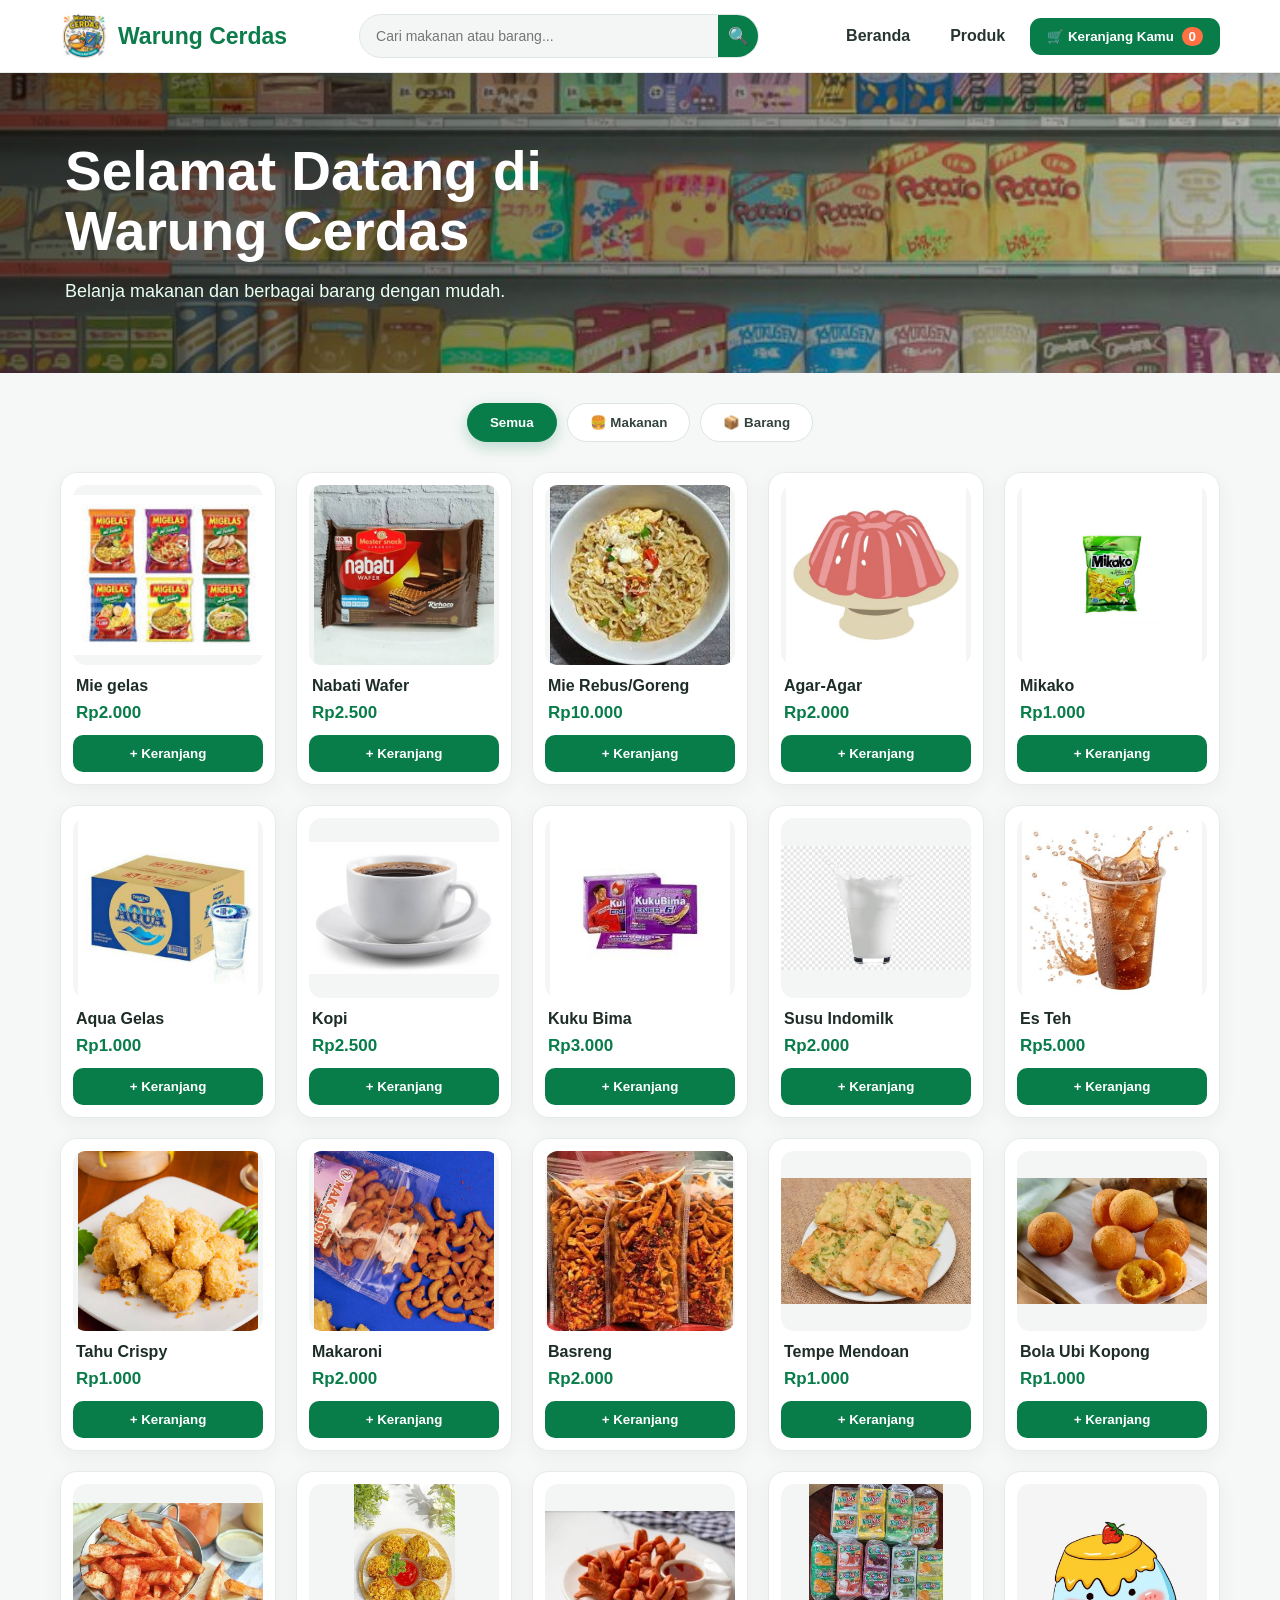
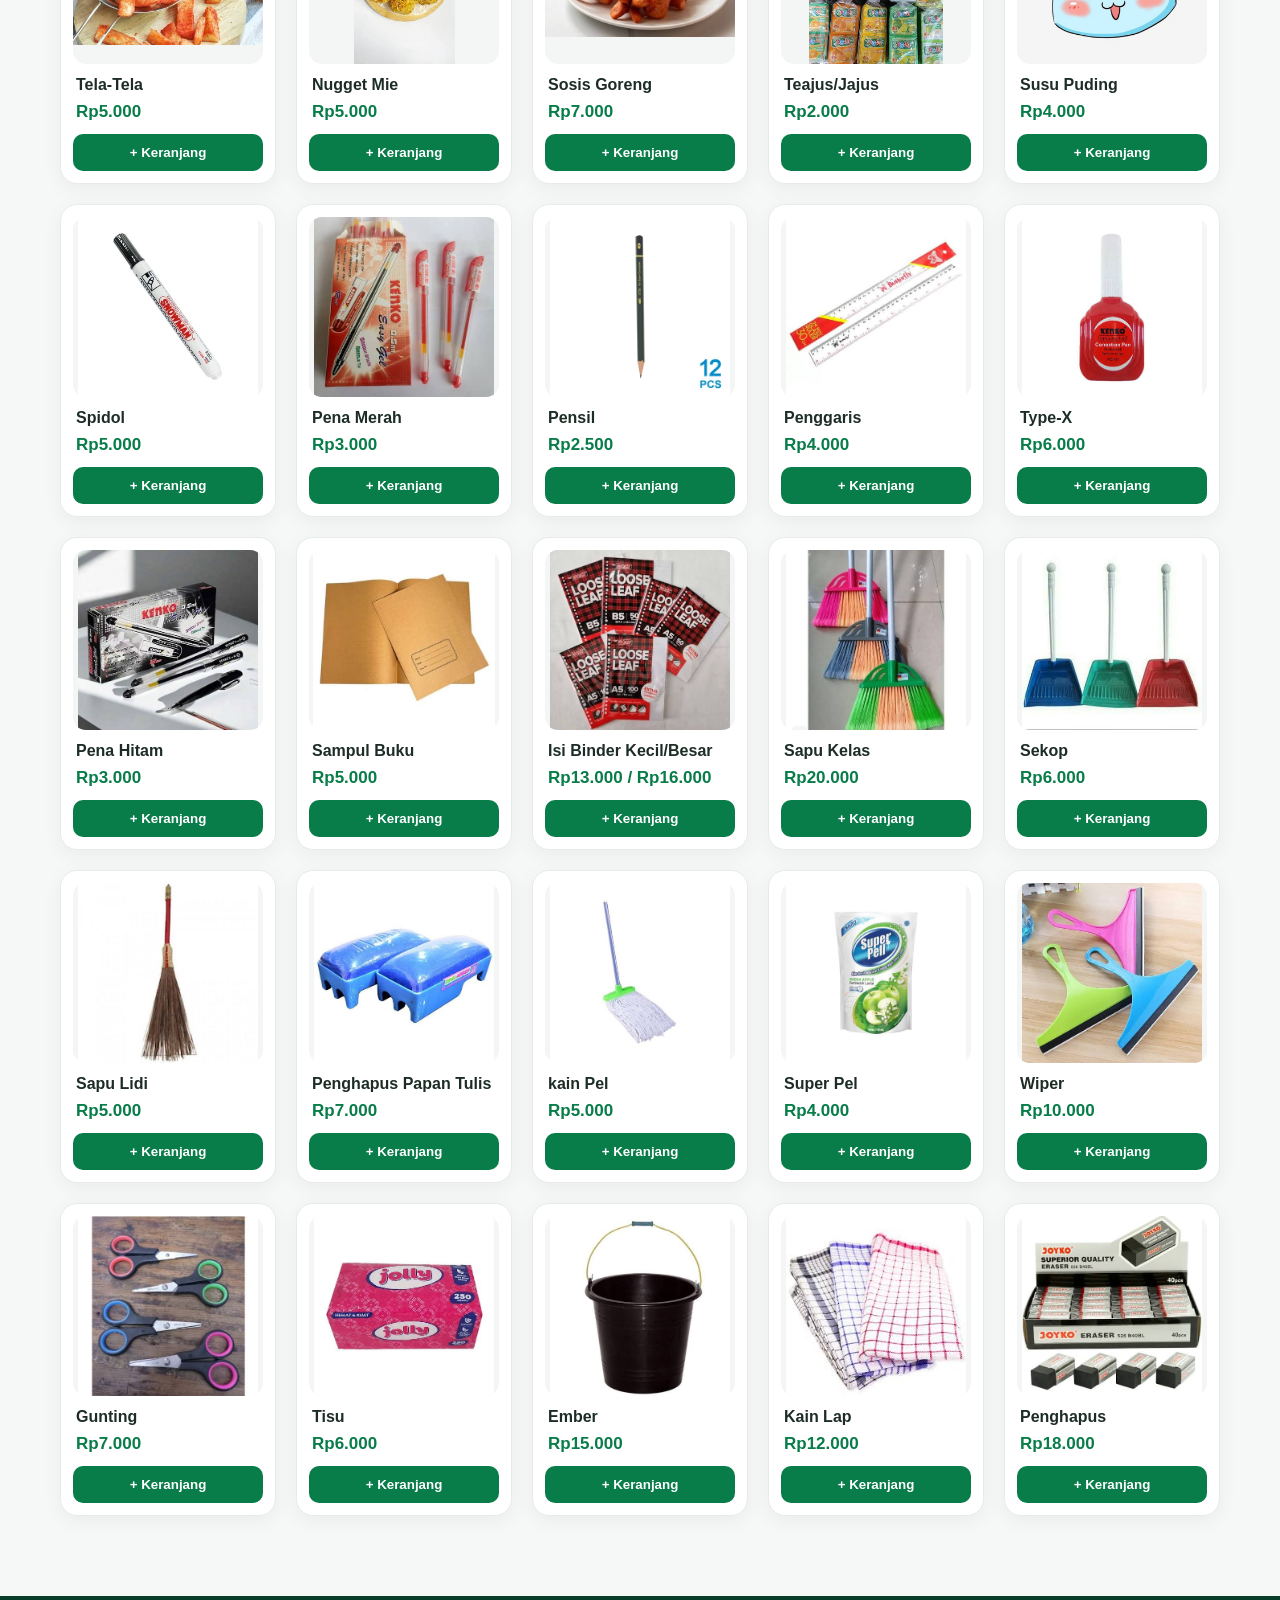
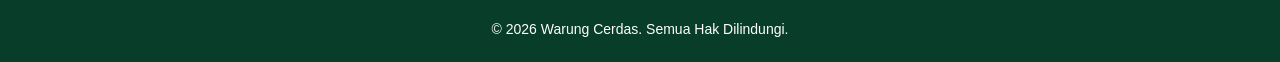
==== index.html @ 5e295f68 "Add files via upload" ====
<!doctype html>
<html lang="id">

<head>
    <meta charset="UTF-8">
    <meta name="viewport" content="width=device-width, initial-scale=1.0">

    <title>Warung Cerdas - Warung Online</title>

    <link rel="stylesheet" href="style.css">
</head>

<body>

    <!-- ================= HEADER ================= -->

    <header>
        <div class="navbar">

            <div class="logo-toko">
                <img src="images/logo.png" alt="Logo Warung Cerdas">
                <h1>Warung Cerdas</h1>
            </div>
            <div class="search-box">
    <input
        type="text"
        id="searchInput"
        placeholder="Cari makanan atau barang..."
        oninput="searchProduct()"
    >
    <button onclick="searchProduct()">🔍</button>
</div>

            <nav>

                <a href="#">Beranda</a>

                <a href="#produk">Produk</a>

                <button onclick="bukaKeranjang()">
                    🛒 Keranjang Kamu
                    <span id="jumlahKeranjang">0</span>
                </button>

            </nav>

        </div>
    </header>


    <!-- ================= HERO ================= -->

    <section class="hero">

        <div class="container">

            <h2>Selamat Datang di Warung Cerdas</h2>

            <p>
                Belanja makanan dan berbagai barang dengan mudah.
            </p>

        </div>

    </section>


    <!-- ================= PRODUK ================= -->

    <section class="container" id="produk">

        <div class="filter">

            <button
                class="filter-btn active"
                onclick="filterProduct('semua', this)">
                Semua
            </button>

            <button
                class="filter-btn"
                onclick="filterProduct('makanan', this)">
                🍔 Makanan
            </button>

            <button
                class="filter-btn"
                onclick="filterProduct('barang', this)">
                📦 Barang
            </button>

        </div>


        <div
            id="productList"
            class="product-grid">
        </div>

    </section>


    <!-- ================= CART ================= -->

    <div id="cartModal" class="modal">

        <div class="cart-content">

            <div class="cart-header">

                <h2>🛒 Keranjang Belanja</h2>

                <button onclick="tutupKeranjang()">
                    ✕
                </button>

            </div>


            <!-- Isi Keranjang -->

            <div id="cartItems"></div>


            <!-- Total dan Pembayaran -->

            <div class="cart-footer">

                <h3>
                    Total:
                    <span id="cartTotal">Rp0</span>
                </h3>


                <!-- QRIS -->

                <button
                    class="qris-btn"
                    onclick="pembayaranQRIS()">
                    💳 Bayar dengan QRIS
                </button>


                <!-- WhatsApp -->

                <button
                    class="checkout-btn"
                    onclick="checkoutWhatsApp()">
                    📱 Checkout WhatsApp
                </button>

            </div>

        </div>

    </div>


    <!-- ================= MODAL QRIS ================= -->

    <div id="qrisModal" class="qris-modal">

        <div class="qris-box">

            <button
                class="close-qris"
                onclick="tutupQRIS()">
                ×
            </button>


            <h2>💳 Pembayaran QRIS</h2>


            <p>
                Total pembayaran:
            </p>


            <h2 id="qrisTotal">
                Rp0
            </h2>


            <img
    src="./images/qris.png"
    alt="QRIS"
    class="qris-image"
    style="width:250px; height:250px; object-fit:contain;"
>


            <p>
                Scan QRIS di atas untuk melakukan pembayaran.
                </p>
                <p>
                Setelah Selesai Melakukan transaksi DiMohon Untuk Mengrim Bukti Transfer Ya 🙇🏻‍♀️
            </p>
            <p>Jika Sudah Melakukan Pembayaran, Silahkan di Klik Tombol Di Bawah Ini

            </p>


            <button
                class="sudah-bayar-btn"
                onclick="sudahBayar()">
                ✅ Saya Sudah Bayar
            </button>

        </div>

    </div>


    <!-- ================= FOOTER ================= -->

    <footer>

        <p>
            © 2026 Warung Cerdas.
            Semua Hak Dilindungi.
        </p>

    </footer>


    <!-- ================= JAVASCRIPT ================= -->

    <script src="script.js"></script>

</body>

</html>
---- style.css ----
/* =========================================
   WARUNG CERDAS - MODERN STYLE
========================================= */

* {
    margin: 0;
    padding: 0;
    box-sizing: border-box;
}

html {
    scroll-behavior: smooth;
}

body {
    font-family: Arial, Helvetica, sans-serif;
    background: #f6f8f7;
    color: #17251f;
}

/* =========================================
   HEADER
========================================= */

header {
    position: sticky;
    top: 0;
    z-index: 1000;
    background: rgba(255, 255, 255, 0.96);
    border-bottom: 1px solid #e5e9e7;
    box-shadow: 0 2px 15px rgba(0, 0, 0, 0.05);
}

.navbar {
    max-width: 1200px;
    margin: auto;
    min-height: 72px;
    padding: 10px 20px;

    display: flex;
    align-items: center;
    justify-content: space-between;
    gap: 25px;
}

/* LOGO */

.logo-toko {
    display: flex;
    align-items: center;
    gap: 10px;
}

.logo-toko img {
    width: 48px;
    height: 48px;
    object-fit: contain;
}

.logo-toko h1 {
    font-size: 23px;
    font-weight: 800;
    color: #0c7c4b;
}

/* NAV */

/* SEARCH BOX */
.search-box {
    flex: 1;
    max-width: 400px;

    display: flex;
    align-items: center;

    background: #f3f6f4;

    border: 1px solid #dfe7e3;

    border-radius: 30px;

    overflow: hidden;

    transition: 0.25s;
}

.search-box:focus-within {
    border-color: #087c49;

    background: white;

    box-shadow: 0 0 0 3px rgba(8, 124, 73, 0.1);
}

.search-box input {
    width: 100%;

    border: none;
    outline: none;

    background: transparent;

    padding: 12px 16px;

    font-size: 14px;
}

.search-box button {
    width: 45px;
    height: 42px;

    border: none;

    background: #087c49;

    color: white;

    cursor: pointer;

    font-size: 17px;

    transition: 0.2s;
}

.search-box button:hover {
    background: #05653b;
}
nav {
    display: flex;
    align-items: center;
    gap: 10px;
}

nav a {
    text-decoration: none;
    color: #26352f;
    font-weight: 600;
    padding: 10px 15px;
    border-radius: 10px;
    transition: 0.25s;
}

nav a:hover {
    background: #e9f7f0;
    color: #087c49;
}

nav button {
    border: none;
    background: #087c49;
    color: white;
    padding: 11px 17px;
    border-radius: 11px;
    cursor: pointer;
    font-weight: 700;
    transition: 0.25s;
}

nav button:hover {
    background: #05653b;
    transform: translateY(-1px);
}

#jumlahKeranjang {
    background: #ff7043;
    padding: 2px 7px;
    border-radius: 20px;
    margin-left: 4px;
}

/* =========================================
   HERO
========================================= */

.hero {
    min-height: 300px;

    background:
        linear-gradient(
            90deg,
            rgba(0, 0, 0, 0.65),
            rgba(0, 0, 0, 0.25)
        ),
        url("images/bg-warung.jpg");

    background-size: cover;
    background-position: center;
    background-repeat: no-repeat;

    display: flex;
    align-items: center;
}

.hero .container {
    max-width: 1200px;
    width: 100%;
    margin: auto;
    padding: 55px 25px;
}

.hero h2 {
    color: white;
    font-size: clamp(32px, 5vw, 55px);
    line-height: 1.1;
    max-width: 650px;
    margin-bottom: 15px;
    font-weight: 800;
}

.hero p {
    color: #e8fff4;
    font-size: 18px;
    max-width: 600px;
    line-height: 1.6;
}

/* =========================================
   CONTAINER
========================================= */

.container {
    max-width: 1200px;
    margin: auto;
    padding: 30px 20px;
}

/* =========================================
   FILTER
========================================= */

.filter {
    display: flex;
    justify-content: center;
    gap: 10px;
    flex-wrap: wrap;
    margin-bottom: 30px;
}

.filter-btn {
    border: 1px solid #dce5e0;
    background: white;
    color: #34433c;

    padding: 11px 22px;
    border-radius: 30px;

    cursor: pointer;
    font-weight: 700;

    transition: 0.25s;
}

.filter-btn:hover {
    border-color: #0a8750;
    color: #087c49;
    transform: translateY(-2px);
}

.filter-btn.active {
    background: #087c49;
    color: white;
    border-color: #087c49;
    box-shadow: 0 5px 15px rgba(8, 124, 73, 0.25);
}

/* =========================================
   PRODUCT GRID
========================================= */

.product-grid {
    display: grid;

    grid-template-columns:
        repeat(auto-fill, minmax(210px, 1fr));

    gap: 20px;
}

/* =========================================
   PRODUCT CARD
========================================= */

.product-card {
    background: white;
    border: 1px solid #e7ece9;
    border-radius: 17px;

    padding: 12px;

    overflow: hidden;

    box-shadow:
        0 5px 20px rgba(0, 0, 0, 0.05);

    transition:
        transform 0.25s,
        box-shadow 0.25s;
}

.product-card:hover {
    transform: translateY(-6px);

    box-shadow:
        0 15px 35px rgba(0, 0, 0, 0.10);
}

/* PRODUCT IMAGE */

.product-card img {
    width: 100%;
    height: 180px;

    object-fit: contain;

    display: block;

    background: #f4f6f5;

    border-radius: 13px;

    margin-bottom: 12px;
}

.product-card h3 {
    font-size: 16px;
    margin: 7px 3px;
    color: #1d2d26;
}

.product-card .price {
    color: #087c49;
    font-weight: 800;
    font-size: 17px;

    margin: 8px 3px 12px;
}

/* =========================================
   BUTTON PRODUK
========================================= */

.add-btn {
    width: 100%;

    border: none;

    background: #087c49;
    color: white;

    padding: 11px;

    border-radius: 10px;

    cursor: pointer;

    font-weight: 700;

    transition: 0.25s;
}

.add-btn:hover {
    background: #05653b;
    transform: translateY(-1px);
}

/* =========================================
   CART MODAL
========================================= */

.modal {
    display: none;

    position: fixed;

    z-index: 5000;

    inset: 0;

    background: rgba(0, 0, 0, 0.55);

    backdrop-filter: blur(4px);
}

.cart-content {
    background: white;

    width: 440px;
    max-width: 94%;

    max-height: 90vh;

    overflow-y: auto;

    position: absolute;

    right: 25px;
    top: 80px;

    border-radius: 20px;

    padding: 22px;

    box-shadow:
        0 20px 60px rgba(0, 0, 0, 0.2);

    animation: muncul 0.2s ease;
}

@keyframes muncul {
    from {
        opacity: 0;
        transform: translateY(-10px);
    }

    to {
        opacity: 1;
        transform: translateY(0);
    }
}

/* CART HEADER */

.cart-header {
    display: flex;

    justify-content: space-between;
    align-items: center;

    padding-bottom: 15px;

    border-bottom: 1px solid #e8ecea;
}

.cart-header h2 {
    font-size: 21px;
}

.cart-header button {
    width: 35px;
    height: 35px;

    border: none;

    background: #f0f3f1;

    border-radius: 50%;

    cursor: pointer;

    font-size: 18px;
}

/* =========================================
   CART ITEM
========================================= */

.cart-item {
    display: flex;

    justify-content: space-between;
    align-items: center;

    gap: 10px;

    padding: 15px 0;

    border-bottom: 1px solid #edf0ee;
}

.cart-item strong {
    color: #17251f;
}

.cart-controls {
    display: flex;

    align-items: center;

    gap: 6px;
}

.cart-controls button {
    border: none;

    background: #edf6f1;

    color: #087c49;

    min-width: 30px;
    height: 30px;

    border-radius: 7px;

    cursor: pointer;

    font-weight: 700;
}

.cart-controls button:hover {
    background: #087c49;
    color: white;
}

/* =========================================
   CART FOOTER
========================================= */

.cart-footer {
    margin-top: 20px;
}

.cart-footer h3 {
    font-size: 20px;

    margin-bottom: 15px;

    display: flex;

    justify-content: space-between;
}

#cartTotal {
    color: #087c49;
}

/* =========================================
   QRIS BUTTON
========================================= */

.qris-btn {
    width: 100%;

    border: none;

    background: #087c49;
    color: white;

    padding: 13px;

    border-radius: 10px;

    font-size: 15px;
    font-weight: 700;

    cursor: pointer;

    margin-bottom: 10px;

    transition: 0.25s;
}

.qris-btn:hover {
    background: #05653b;
    transform: translateY(-1px);
}

/* =========================================
   WHATSAPP CHECKOUT
========================================= */

.checkout-btn {
    width: 100%;

    border: 1px solid #087c49;

    background: white;

    color: #087c49;

    padding: 13px;

    border-radius: 10px;

    font-size: 15px;
    font-weight: 700;

    cursor: pointer;

    transition: 0.25s;
}

.checkout-btn:hover {
    background: #eaf8f1;
}

/* =========================================
   QRIS MODAL
========================================= */

.qris-modal {
    display: none;

    position: fixed;

    z-index: 9999;

    inset: 0;

    background: rgba(0, 0, 0, 0.7);

    backdrop-filter: blur(5px);

    justify-content: center;
    align-items: center;

    padding: 20px;
}

.qris-box {
    width: 380px;

    max-width: 100%;

    background: white;

    border-radius: 22px;

    padding: 25px;

    text-align: center;

    position: relative;

    box-shadow:
        0 25px 70px rgba(0, 0, 0, 0.25);

    animation: qrisMuncul 0.25s ease;
}

@keyframes qrisMuncul {
    from {
        opacity: 0;
        transform: scale(0.95);
    }

    to {
        opacity: 1;
        transform: scale(1);
    }
}

.close-qris {
    position: absolute;

    top: 15px;
    right: 15px;

    width: 34px;
    height: 34px;

    border: none;

    border-radius: 50%;

    background: #f1f3f2;

    font-size: 20px;

    cursor: pointer;
}

.qris-box h2 {
    color: #087c49;

    margin-bottom: 50px;
}

#qrisTotal {
    font-size: 25px;

    margin: 10px 0 18px;
}

.qris-image {
    width: 500px;
    height: 500px;

    max-width: 100%;

    object-fit: contain;

    display: block;

    margin: 10px auto 18px;

    border-radius: 10px;
}

.qris-info {
    color: #66736d;

    font-size: 14px;

    line-height: 1.5;

    margin-bottom: 18px;
}

.sudah-bayar-btn {
    width: 100%;

    border: none;

    background: #087c49;

    color: white;

    padding: 13px;

    border-radius: 10px;

    font-weight: 700;

    font-size: 15px;

    cursor: pointer;

    transition: 0.25s;
}

.sudah-bayar-btn:hover {
    background: #05653b;
}

/* =========================================
   FOOTER
========================================= */

footer {
    margin-top: 50px;

    background: #073d29;

    color: white;

    text-align: center;

    padding: 25px 15px;

    font-size: 14px;
}

/* =========================================
   RESPONSIVE HP
========================================= */

@media (max-width: 768px) {

    .navbar {
        flex-direction: column;
        gap: 8px;

        padding: 12px;
    }

    .logo-toko h1 {
        font-size: 20px;
    }

    nav {
        width: 100%;

        justify-content: center;

        flex-wrap: wrap;
    }

    nav a,
    nav button {
        font-size: 13px;
    }

    .hero {
        min-height: 260px;
    }

    .hero .container {
        padding: 40px 20px;
    }

    .hero h2 {
        font-size: 34px;
    }

    .hero p {
        font-size: 15px;
    }

    .product-grid {
        grid-template-columns:
            repeat(2, minmax(0, 1fr));

        gap: 12px;
    }

    .product-card {
        padding: 9px;
    }

    .product-card img {
        height: 140px;
    }

    .product-card h3 {
        font-size: 14px;
    }

    .product-card .price {
        font-size: 15px;
    }

    .add-btn {
        padding: 9px;
        font-size: 13px;
    }

    .cart-content {
        width: 95%;

        right: 2.5%;

        top: 50%;

        transform: translateY(-50%);
    }

    .cart-item {
        flex-direction: column;

        align-items: flex-start;
    }
}

/* =========================================
   HP KECIL
========================================= */

@media (max-width: 430px) {

    .product-grid {
        grid-template-columns: repeat(2, 1fr);
    }

    .product-card img {
        height: 120px;
    }

    .filter-btn {
        padding: 9px 15px;
        font-size: 13px;
    }

    .qris-box {
        padding: 20px;
    }

    .qris-image {
        width: 230px;
        height: 230px;
    }
}
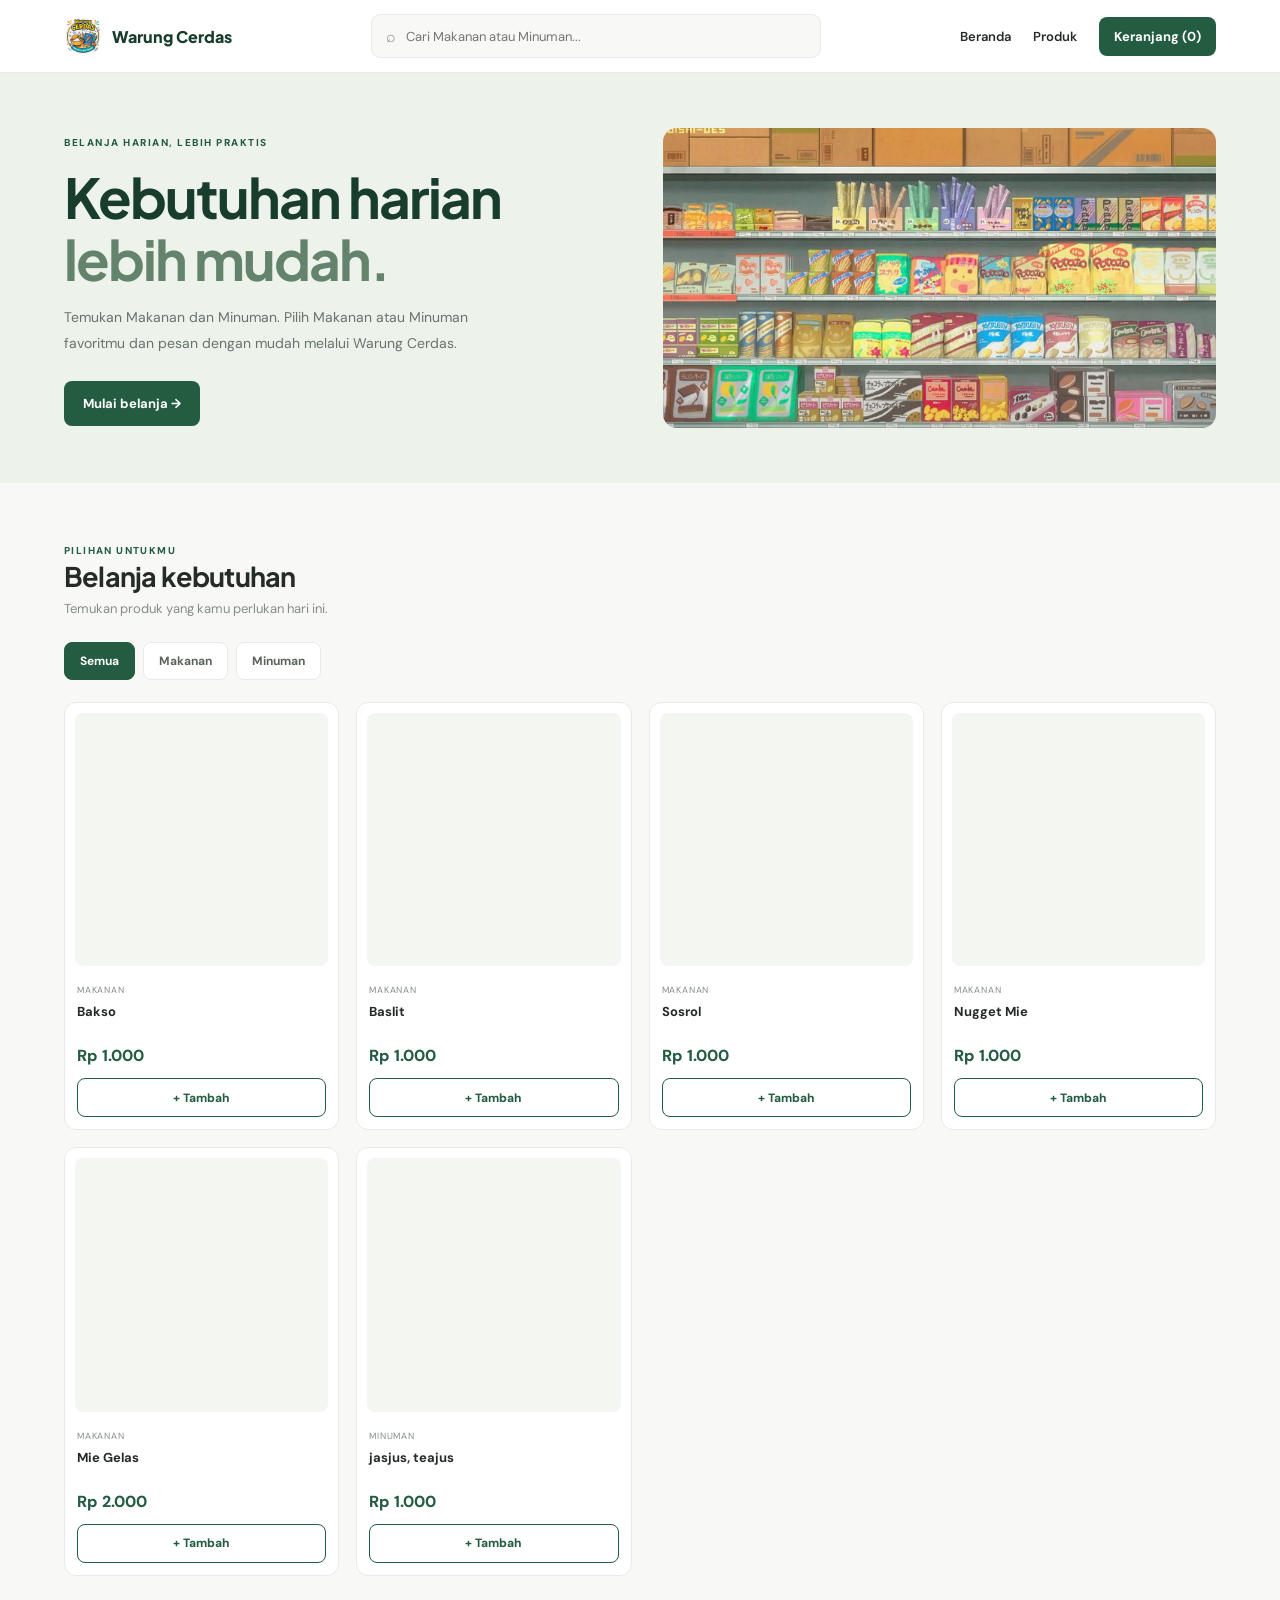
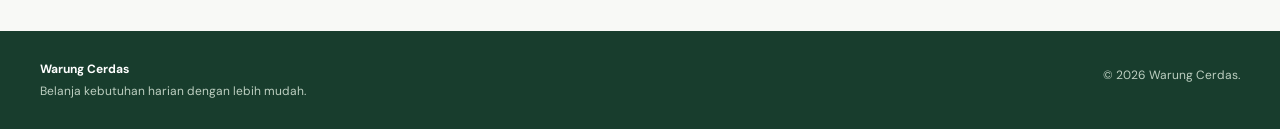
==== commit a69054a0: "Add files via upload" ====
--- a/index.html
+++ b/index.html
@@ -1,233 +1,1497 @@
-<!doctype html>
-<html lang="id">
-
-<head>
-    <meta charset="UTF-8">
-    <meta name="viewport" content="width=device-width, initial-scale=1.0">
-
-    <title>Warung Cerdas - Warung Online</title>
-
-    <link rel="stylesheet" href="style.css">
-</head>
-
-<body>
-
-    <!-- ================= HEADER ================= -->
-
-    <header>
-        <div class="navbar">
-
-            <div class="logo-toko">
-                <img src="images/logo.png" alt="Logo Warung Cerdas">
-                <h1>Warung Cerdas</h1>
-            </div>
-            <div class="search-box">
-    <input
-        type="text"
-        id="searchInput"
-        placeholder="Cari makanan atau barang..."
-        oninput="searchProduct()"
-    >
-    <button onclick="searchProduct()">🔍</button>
-</div>
-
-            <nav>
-
-                <a href="#">Beranda</a>
-
-                <a href="#produk">Produk</a>
-
-                <button onclick="bukaKeranjang()">
-                    🛒 Keranjang Kamu
-                    <span id="jumlahKeranjang">0</span>
-                </button>
-
-            </nav>
-
-        </div>
-    </header>
-
-
-    <!-- ================= HERO ================= -->
-
-    <section class="hero">
-
-        <div class="container">
-
-            <h2>Selamat Datang di Warung Cerdas</h2>
-
-            <p>
-                Belanja makanan dan berbagai barang dengan mudah.
-            </p>
-
-        </div>
-
-    </section>
-
-
-    <!-- ================= PRODUK ================= -->
-
-    <section class="container" id="produk">
-
-        <div class="filter">
-
-            <button
-                class="filter-btn active"
-                onclick="filterProduct('semua', this)">
-                Semua
-            </button>
-
-            <button
-                class="filter-btn"
-                onclick="filterProduct('makanan', this)">
-                🍔 Makanan
-            </button>
-
-            <button
-                class="filter-btn"
-                onclick="filterProduct('barang', this)">
-                📦 Barang
-            </button>
-
-        </div>
-
-
-        <div
-            id="productList"
-            class="product-grid">
-        </div>
-
-    </section>
-
-
-    <!-- ================= CART ================= -->
-
-    <div id="cartModal" class="modal">
-
-        <div class="cart-content">
-
-            <div class="cart-header">
-
-                <h2>🛒 Keranjang Belanja</h2>
-
-                <button onclick="tutupKeranjang()">
-                    ✕
-                </button>
-
-            </div>
-
-
-            <!-- Isi Keranjang -->
-
-            <div id="cartItems"></div>
-
-
-            <!-- Total dan Pembayaran -->
-
-            <div class="cart-footer">
-
-                <h3>
-                    Total:
-                    <span id="cartTotal">Rp0</span>
-                </h3>
-
-
-                <!-- QRIS -->
-
-                <button
-                    class="qris-btn"
-                    onclick="pembayaranQRIS()">
-                    💳 Bayar dengan QRIS
-                </button>
-
-
-                <!-- WhatsApp -->
-
-                <button
-                    class="checkout-btn"
-                    onclick="checkoutWhatsApp()">
-                    📱 Checkout WhatsApp
-                </button>
-
-            </div>
-
-        </div>
-
-    </div>
-
-
-    <!-- ================= MODAL QRIS ================= -->
-
-    <div id="qrisModal" class="qris-modal">
-
-        <div class="qris-box">
-
-            <button
-                class="close-qris"
-                onclick="tutupQRIS()">
-                ×
-            </button>
-
-
-            <h2>💳 Pembayaran QRIS</h2>
-
-
-            <p>
-                Total pembayaran:
-            </p>
-
-
-            <h2 id="qrisTotal">
-                Rp0
-            </h2>
-
-
-            <img
-    src="./images/qris.png"
-    alt="QRIS"
-    class="qris-image"
-    style="width:250px; height:250px; object-fit:contain;"
->
-
-
-            <p>
-                Scan QRIS di atas untuk melakukan pembayaran.
-                </p>
-                <p>
-                Setelah Selesai Melakukan transaksi DiMohon Untuk Mengrim Bukti Transfer Ya 🙇🏻‍♀️
-            </p>
-            <p>Jika Sudah Melakukan Pembayaran, Silahkan di Klik Tombol Di Bawah Ini
-
-            </p>
-
-
-            <button
-                class="sudah-bayar-btn"
-                onclick="sudahBayar()">
-                ✅ Saya Sudah Bayar
-            </button>
-
-        </div>
-
-    </div>
-
-
-    <!-- ================= FOOTER ================= -->
-
-    <footer>
-
-        <p>
-            © 2026 Warung Cerdas.
-            Semua Hak Dilindungi.
-        </p>
-
-    </footer>
-
-
-    <!-- ================= JAVASCRIPT ================= -->
-
-    <script src="script.js"></script>
-
-</body>
-
-</html>+
+<!DOCTYPE html>
+<html lang="id">
+<head>
+<meta charset="UTF-8">
+<meta name="viewport" content="width=device-width, initial-scale=1.0">
+<meta name="theme-color" content="#f8f9f6">
+
+<title>Warung Cerdas — Belanja Harian</title>
+
+<link rel="preconnect" href="https://fonts.googleapis.com">
+<link rel="preconnect" href="https://fonts.gstatic.com" crossorigin>
+
+<link href="https://fonts.googleapis.com/css2?family=DM+Sans:wght@400;500;600;700;800&family=Plus+Jakarta+Sans:wght@600;700;800&display=swap" rel="stylesheet">
+
+<style>
+:root {
+    --green: #245c42;
+    --green-dark: #183d2d;
+    --green-light: #eaf2ec;
+    --bg: #f8f9f6;
+    --white: #ffffff;
+    --text: #252b27;
+    --muted: #858d86;
+    --border: #e8ebe5;
+}
+
+* {
+    margin: 0;
+    padding: 0;
+    box-sizing: border-box;
+}
+
+html {
+    scroll-behavior: smooth;
+    scroll-padding-top: 100px;
+}
+
+body {
+    font-family: "DM Sans", sans-serif;
+    background: var(--bg);
+    color: var(--text);
+    padding-bottom: 0;
+}
+
+button, input {
+    font: inherit;
+}
+
+button {
+    cursor: pointer;
+}
+
+a {
+    text-decoration: none;
+    color: inherit;
+}
+
+/* HEADER */
+
+.header {
+    position: sticky;
+    top: 0;
+    z-index: 100;
+    background: rgba(255,255,255,.96);
+    border-bottom: 1px solid var(--border);
+    backdrop-filter: blur(15px);
+}
+
+.navbar {
+    max-width: 1200px;
+    min-height: 72px;
+    margin: auto;
+    padding: 12px 24px;
+
+    display: flex;
+    align-items: center;
+    justify-content: space-between;
+    gap: 25px;
+}
+
+.logo {
+    display: flex;
+    align-items: center;
+    gap: 10px;
+    font-family: "Plus Jakarta Sans";
+    font-weight: 800;
+    color: var(--green-dark);
+    white-space: nowrap;
+}
+
+.logo img {
+    width: 38px;
+    height: 38px;
+    object-fit: contain;
+}
+
+.search {
+    display: flex;
+    align-items: center;
+    width: min(450px, 100%);
+    height: 44px;
+    padding: 0 14px;
+    border: 1px solid var(--border);
+    border-radius: 9px;
+    background: var(--bg);
+}
+
+.search span {
+    color: var(--muted);
+}
+
+.search input {
+    width: 100%;
+    border: none;
+    outline: none;
+    background: transparent;
+    padding-left: 10px;
+    font-size: 13px;
+}
+
+.nav-links {
+    display: flex;
+    align-items: center;
+    gap: 22px;
+    font-size: 13px;
+    font-weight: 600;
+}
+
+.nav-links a:hover {
+    color: var(--green);
+}
+
+.cart-nav {
+    background: var(--green);
+    color: white;
+    border: none;
+    border-radius: 8px;
+    padding: 11px 15px;
+    font-weight: 700;
+}
+
+/* HERO */
+
+.hero {
+    background: #edf2eb;
+}
+
+.hero-inner {
+    max-width: 1200px;
+    margin: auto;
+    padding: 55px 24px;
+
+    display: grid;
+    grid-template-columns: 1fr 1fr;
+    align-items: center;
+    gap: 45px;
+}
+
+.eyebrow {
+    color: var(--green);
+    font-size: 10px;
+    font-weight: 800;
+    letter-spacing: 1.5px;
+}
+
+.hero h1 {
+    margin-top: 15px;
+    font-family: "Plus Jakarta Sans";
+    font-size: clamp(36px, 5vw, 55px);
+    line-height: 1.12;
+    letter-spacing: -2px;
+    color: var(--green-dark);
+}
+
+.hero h1 span {
+    color: #64836d;
+}
+
+.hero p {
+    max-width: 450px;
+    margin-top: 16px;
+    color: #68746b;
+    line-height: 1.8;
+    font-size: 14px;
+}
+
+.primary-btn {
+    display: inline-flex;
+    align-items: center;
+    gap: 18px;
+    margin-top: 25px;
+    padding: 14px 19px;
+    background: var(--green);
+    color: white;
+    border: none;
+    border-radius: 8px;
+    font-weight: 700;
+    font-size: 13px;
+    transition: .2s;
+}
+
+.primary-btn:hover {
+    background: var(--green-dark);
+    transform: translateY(-2px);
+}
+
+.hero-image {
+    min-height: 300px;
+    border-radius: 14px;
+    background:
+        linear-gradient(0deg,rgba(0,0,0,.05),transparent),
+        url("images/bg-warung.jpg") center/cover no-repeat;
+}
+
+/* MAIN */
+
+.container {
+    max-width: 1200px;
+    margin: auto;
+    padding: 55px 24px;
+}
+
+.section-header {
+    display: flex;
+    align-items: end;
+    justify-content: space-between;
+    margin-bottom: 25px;
+}
+
+.section-header h2 {
+    font-family: "Plus Jakarta Sans";
+    font-size: 27px;
+    letter-spacing: -.8px;
+}
+
+.section-header p {
+    margin-top: 7px;
+    color: var(--muted);
+    font-size: 13px;
+}
+
+.section-label {
+    color: var(--green);
+    font-size: 10px;
+    font-weight: 800;
+    letter-spacing: 1.4px;
+}
+
+/* FILTER */
+
+.filters {
+    display: flex;
+    gap: 8px;
+    margin-bottom: 22px;
+    overflow-x: auto;
+    scrollbar-width: none;
+}
+
+.filters::-webkit-scrollbar {
+    display: none;
+}
+
+.filter-btn {
+    flex-shrink: 0;
+    padding: 10px 15px;
+    border: 1px solid var(--border);
+    border-radius: 8px;
+    background: white;
+    color: #59645b;
+    font-size: 12px;
+    font-weight: 700;
+}
+
+.filter-btn.active {
+    background: var(--green);
+    color: white;
+    border-color: var(--green);
+}
+
+/* PRODUCTS */
+
+.products {
+    display: grid;
+    grid-template-columns: repeat(4, 1fr);
+    gap: 17px;
+}
+
+.product {
+    min-width: 0;
+    padding: 10px;
+    background: white;
+    border: 1px solid var(--border);
+    border-radius: 12px;
+    transition: .2s;
+}
+
+.product:hover {
+    transform: translateY(-3px);
+    border-color: #cbdacb;
+    box-shadow: 0 8px 25px rgba(30,60,40,.06);
+}
+
+.product-image {
+    width: 100%;
+    aspect-ratio: 1;
+    background: #f4f6f2;
+    border-radius: 8px;
+    overflow: hidden;
+}
+
+.product-image img {
+    width: 100%;
+    height: 100%;
+    object-fit: contain;
+}
+
+.product-info {
+    padding: 11px 2px 2px;
+}
+
+.product-category {
+    color: var(--muted);
+    font-size: 9px;
+    text-transform: uppercase;
+    letter-spacing: .8px;
+}
+
+.product h3 {
+    margin-top: 5px;
+    font-size: 13px;
+    min-height: 36px;
+}
+
+.price {
+    margin-top: 6px;
+    color: var(--green);
+    font-size: 16px;
+    font-weight: 800;
+}
+
+.add-btn {
+    width: 100%;
+    height: 39px;
+    margin-top: 12px;
+    border: 1px solid var(--green);
+    border-radius: 8px;
+    background: white;
+    color: var(--green);
+    font-size: 12px;
+    font-weight: 800;
+    transition: .2s;
+}
+
+.add-btn:hover {
+    background: var(--green);
+    color: white;
+}
+
+/* CART */
+
+.overlay {
+    position: fixed;
+    inset: 0;
+    z-index: 200;
+    background: rgba(15,30,20,.45);
+    opacity: 0;
+    visibility: hidden;
+    transition: .25s;
+}
+
+.overlay.show {
+    opacity: 1;
+    visibility: visible;
+}
+
+.cart-panel {
+    position: absolute;
+    right: 0;
+    top: 0;
+    width: min(430px, 100%);
+    height: 100%;
+    padding: 24px;
+    background: white;
+    transform: translateX(100%);
+    transition: .25s;
+    display: flex;
+    flex-direction: column;
+}
+
+.overlay.show .cart-panel {
+    transform: translateX(0);
+}
+
+.cart-header {
+    display: flex;
+    align-items: center;
+    justify-content: space-between;
+    padding-bottom: 18px;
+    border-bottom: 1px solid var(--border);
+}
+
+.cart-header h2 {
+    font-family: "Plus Jakarta Sans";
+    font-size: 20px;
+}
+
+.close-btn {
+    width: 36px;
+    height: 36px;
+    border: 1px solid var(--border);
+    border-radius: 8px;
+    background: white;
+    font-size: 20px;
+}
+
+.cart-items {
+    flex: 1;
+    overflow-y: auto;
+}
+
+.cart-item {
+    display: flex;
+    align-items: center;
+    justify-content: space-between;
+    gap: 10px;
+    padding: 15px 0;
+    border-bottom: 1px solid var(--border);
+}
+
+.cart-item h4 {
+    font-size: 13px;
+}
+
+.cart-item p {
+    margin-top: 5px;
+    color: var(--green);
+    font-size: 12px;
+    font-weight: 700;
+}
+
+.quantity {
+    display: flex;
+    align-items: center;
+    gap: 9px;
+}
+
+.quantity button {
+    width: 30px;
+    height: 30px;
+    border: 1px solid var(--border);
+    background: var(--green-light);
+    color: var(--green);
+    border-radius: 7px;
+    font-weight: 800;
+}
+
+.cart-footer {
+    padding-top: 18px;
+    border-top: 1px solid var(--border);
+}
+
+.total {
+    display: flex;
+    justify-content: space-between;
+    align-items: center;
+    margin-bottom: 15px;
+    font-size: 13px;
+}
+
+.total strong {
+    font-size: 20px;
+    color: var(--green);
+}
+
+.checkout-btn {
+    width: 100%;
+    height: 46px;
+    margin-top: 8px;
+    border: none;
+    border-radius: 8px;
+    background: var(--green);
+    color: white;
+    font-weight: 700;
+}
+
+.checkout-btn.secondary {
+    background: white;
+    color: var(--green);
+    border: 1px solid var(--green);
+}
+
+/* QRIS */
+
+.qris-modal {
+    position: fixed;
+    inset: 0;
+    z-index: 300;
+    display: none;
+    align-items: center;
+    justify-content: center;
+    padding: 18px;
+    background: rgba(0,0,0,.5);
+}
+
+.qris-modal.show {
+    display: flex;
+}
+
+.qris-box {
+    width: 380px;
+    max-width: 100%;
+    padding: 25px;
+    border-radius: 14px;
+    background: white;
+    text-align: center;
+}
+
+.qris-box img {
+    width: 220px;
+    height: 220px;
+    object-fit: contain;
+    margin: 15px auto;
+    display: block;
+}
+
+.qris-box h2 {
+    font-family: "Plus Jakarta Sans";
+    font-size: 20px;
+}
+
+.qris-box p {
+    color: var(--muted);
+    font-size: 12px;
+    line-height: 1.6;
+    margin-top: 8px;
+}
+
+.qris-total {
+    display: block;
+    margin-top: 10px;
+    font-size: 25px;
+    color: var(--green);
+    font-weight: 800;
+}
+
+/* TOAST */
+
+.toast {
+    position: fixed;
+    z-index: 500;
+    bottom: 30px;
+    left: 50%;
+    transform: translate(-50%, 15px);
+    padding: 12px 18px;
+    background: var(--green-dark);
+    color: white;
+    border-radius: 8px;
+    font-size: 12px;
+    opacity: 0;
+    pointer-events: none;
+    transition: .2s;
+    white-space: nowrap;
+}
+
+.toast.show {
+    opacity: 1;
+    transform: translate(-50%, 0);
+}
+
+/* FOOTER */
+
+.footer {
+    padding: 30px 24px;
+    background: var(--green-dark);
+    color: white;
+}
+
+.footer-inner {
+    max-width: 1200px;
+    margin: auto;
+    display: flex;
+    justify-content: space-between;
+    gap: 15px;
+    font-size: 12px;
+}
+
+.footer p {
+    margin-top: 6px;
+    color: #bdcfc1;
+}
+
+/* MOBILE NAVIGATION */
+
+.mobile-nav {
+    display: none;
+}
+
+/* TABLET */
+
+@media(max-width: 900px) {
+    .navbar {
+        flex-wrap: wrap;
+    }
+
+    .products {
+        grid-template-columns: repeat(3, 1fr);
+    }
+
+    .hero-inner {
+        gap: 25px;
+    }
+}
+
+/* MOBILE */
+
+@media(max-width: 600px) {
+    body {
+        padding-bottom: calc(66px + env(safe-area-inset-bottom));
+    }
+
+    .navbar {
+        padding: 10px 16px;
+        gap: 10px;
+    }
+
+    .logo img {
+        width: 34px;
+        height: 34px;
+    }
+
+    .logo {
+        font-size: 15px;
+    }
+
+    .search {
+        width: 100%;
+        height: 43px;
+        order: 2;
+    }
+
+    .nav-links {
+        display: none;
+    }
+
+    .hero-inner {
+        display: flex;
+        flex-direction: column;
+        align-items: stretch;
+        padding: 30px 17px 22px;
+        gap: 20px;
+    }
+
+    .hero h1 {
+        font-size: 36px;
+        letter-spacing: -1.4px;
+    }
+
+    .hero p {
+        font-size: 12px;
+    }
+
+    .hero-image {
+        min-height: 155px;
+    }
+
+    .container {
+        padding: 32px 15px;
+    }
+
+    .section-header h2 {
+        font-size: 22px;
+    }
+
+    .section-header p {
+        font-size: 11px;
+    }
+
+    .products {
+        grid-template-columns: repeat(2, minmax(0,1fr));
+        gap: 10px;
+    }
+
+    .product {
+        padding: 8px;
+        border-radius: 10px;
+    }
+
+    .product h3 {
+        font-size: 11px;
+    }
+
+    .price {
+        font-size: 14px;
+    }
+
+    .add-btn {
+        height: 36px;
+        font-size: 11px;
+    }
+
+    .cart-panel {
+        top: auto;
+        bottom: 0;
+        width: 100%;
+        height: min(88dvh, 760px);
+        border-radius: 17px 17px 0 0;
+        padding: 19px 16px calc(18px + env(safe-area-inset-bottom));
+        transform: translateY(100%);
+    }
+
+    .overlay.show .cart-panel {
+        transform: translateY(0);
+    }
+
+    .footer-inner {
+        flex-direction: column;
+    }
+
+    .mobile-nav {
+        position: fixed;
+        bottom: 0;
+        left: 0;
+        right: 0;
+        z-index: 150;
+        display: grid;
+        grid-template-columns: repeat(4,1fr);
+        padding: 8px 8px calc(8px + env(safe-area-inset-bottom));
+        background: rgba(255,255,255,.97);
+        border-top: 1px solid var(--border);
+        backdrop-filter: blur(12px);
+    }
+
+    .mobile-nav button,
+    .mobile-nav a {
+        display: flex;
+        flex-direction: column;
+        align-items: center;
+        justify-content: center;
+        gap: 3px;
+        border: none;
+        background: none;
+        color: var(--muted);
+        font-size: 19px;
+    }
+
+    .mobile-nav small {
+        font-size: 9px;
+        font-weight: 600;
+    }
+
+    .mobile-nav .active {
+        color: var(--green);
+    }
+
+    .toast {
+        bottom: calc(80px + env(safe-area-inset-bottom));
+    }
+}
+
+@media(prefers-reduced-motion: reduce) {
+    *, *::before, *::after {
+        scroll-behavior: auto !important;
+        transition-duration: .01ms !important;
+    }
+}
+</style>
+</head>
+
+<body>
+
+<!-- HEADER -->
+
+<header class="header">
+    <div class="navbar">
+
+        <a href="#" class="logo">
+            <img src="images/logo.png" alt="Logo Warung Cerdas">
+            Warung Cerdas
+        </a>
+
+        <div class="search">
+            <span>⌕</span>
+            <input
+                type="search"
+                id="searchInput"
+                placeholder="Cari Makanan atau Minuman..."
+            >
+        </div>
+
+        <nav class="nav-links">
+            <a href="#">Beranda</a>
+            <a href="#produk">Produk</a>
+            <button class="cart-nav" onclick="openCart()">
+                Keranjang (<span id="cartCount">0</span>)
+            </button>
+        </nav>
+
+    </div>
+</header>
+
+<!-- HERO -->
+
+<section class="hero">
+    <div class="hero-inner">
+
+        <div>
+            <span class="eyebrow">BELANJA HARIAN, LEBIH PRAKTIS</span>
+
+            <h1>
+                Kebutuhan harian
+                <span>lebih mudah.</span>
+            </h1>
+
+            <p>
+                Temukan Makanan dan Minuman.
+                Pilih Makanan atau Minuman favoritmu dan pesan dengan mudah
+                melalui Warung Cerdas.
+            </p>
+
+            <a href="#produk" class="primary-btn">
+                Mulai belanja →
+            </a>
+        </div>
+
+        <div class="hero-image"></div>
+
+    </div>
+</section>
+
+<!-- PRODUCT -->
+
+<main class="container" id="produk">
+
+    <div class="section-header">
+        <div>
+            <span class="section-label">PILIHAN UNTUKMU</span>
+            <h2>Belanja kebutuhan</h2>
+            <p>Temukan produk yang kamu perlukan hari ini.</p>
+        </div>
+    </div>
+
+    <div class="filters">
+        <button class="filter-btn active" onclick="filterProducts('semua',this)">
+            Semua
+        </button>
+
+        <button class="filter-btn" onclick="filterProducts('makanan',this)">
+            Makanan
+        </button>
+
+        <button class="filter-btn" onclick="filterProducts('minuman',this)">
+            Minuman
+        </button>
+    </div>
+
+    <div class="products" id="productList"></div>
+
+</main>
+
+<!-- CART -->
+
+<div class="overlay" id="cartOverlay" onclick="overlayClick(event)">
+
+    <section class="cart-panel">
+
+        <div class="cart-header">
+            <h2>Keranjang belanja</h2>
+            <button class="close-btn" onclick="closeCart()">×</button>
+        </div>
+
+        <div class="cart-items" id="cartItems"></div>
+
+        <div class="cart-footer">
+
+            <div class="total">
+                <span>Total pembayaran</span>
+                <strong id="cartTotal">Rp0</strong>
+            </div>
+
+            <button class="checkout-btn" onclick="openQRIS()">
+                Bayar dengan QRIS
+            </button>
+
+            <button class="checkout-btn secondary" onclick="checkoutWhatsApp()">
+                Lanjutkan melalui WhatsApp
+            </button>
+
+        </div>
+
+    </section>
+</div>
+
+<!-- QRIS -->
+
+<div class="qris-modal" id="qrisModal">
+
+    <div class="qris-box">
+
+        <h2>Pembayaran QRIS</h2>
+
+        <p>Total pembayaran</p>
+
+        <strong class="qris-total" id="qrisTotal">Rp0</strong>
+
+        <img src="images/qris.png" alt="QRIS Warung Cerdas">
+
+        <p>
+            Scan kode QRIS menggunakan aplikasi pembayaran.
+            Pastikan nominal pembayaran sesuai.
+        </p>
+
+        <button class="checkout-btn" onclick="confirmPayment()">
+            Kirim bukti pembayaran
+        </button>
+
+        <button class="checkout-btn secondary" onclick="closeQRIS()">
+            Tutup
+        </button>
+
+    </div>
+
+</div>
+
+<!-- TOAST -->
+
+<div class="toast" id="toast"></div>
+
+<!-- MOBILE NAV -->
+
+<nav class="mobile-nav">
+
+    <a href="#" class="active">
+        ⌂
+        <small>Beranda</small>
+    </a>
+
+    <a href="#produk">
+        ▦
+        <small>Produk</small>
+    </a>
+
+    <button onclick="openCart()">
+        ▢
+        <small>Keranjang</small>
+    </button>
+
+    <a href="#kontak">
+        ◎
+        <small>Kontak</small>
+    </a>
+
+</nav>
+
+<!-- FOOTER -->
+
+<footer class="footer" id="kontak">
+    <div class="footer-inner">
+
+        <div>
+            <strong>Warung Cerdas</strong>
+            <p>Belanja kebutuhan harian dengan lebih mudah.</p>
+        </div>
+
+        <p>© 2026 Warung Cerdas.</p>
+
+    </div>
+</footer>
+
+<script>
+
+/* ==================================
+   DATABASE PRODUK
+================================== */
+
+const products = [
+    {
+        id: 1,
+        name: "Bakso",
+        price: 1000,
+        category: "makanan",
+        image: "images/products/bakso.jpg",
+    },
+    {
+        id: 2,
+        name: "Baslit",
+        price: 1000,
+        category: "makanan",
+        image: "images/products/.jpg",
+    },
+    {
+        id: 3,
+        name: "Sosrol",
+        price: 1000,
+        category: "makanan",
+        image: "images/products/sosrol.jpg",
+    },
+    {
+        id: 4,
+        name: "Nugget Mie",
+        price: 1000,
+        category: "makanan",
+        image: "images/products/17.jpg",
+        
+    },
+    {
+        id: 5,
+        name: "Mie Gelas",
+        price: 2000,
+        category: "makanan",
+        image: "images/products/1.jpg",
+       
+    },
+    {
+        id: 6,
+        name: "jasjus, teajus",
+        price: 1000,
+        category: "minuman",
+        image: "images/products/19.jpg",
+       
+    },
+];
+
+/* ==================================
+   KONFIGURASI
+================================== */
+
+// Ganti dengan nomor WhatsApp pemilik warung.
+// Gunakan format 628xxxxxxxxxx tanpa tanda +.
+
+const WHATSAPP_NUMBER = "6282364424985";
+
+let cart = [];
+
+let activeCategory = "semua";
+
+let searchKeyword = "";
+
+/* ==================================
+   FORMAT RUPIAH
+================================== */
+
+function rupiah(number) {
+    return new Intl.NumberFormat("id-ID", {
+        style: "currency",
+        currency: "IDR",
+        maximumFractionDigits: 0
+    }).format(number);
+}
+
+/* ==================================
+   LOCAL STORAGE
+================================== */
+
+function saveCart() {
+    localStorage.setItem(
+        "warungCerdasCart",
+        JSON.stringify(cart)
+    );
+}
+
+function loadCart() {
+    try {
+        const saved = JSON.parse(
+            localStorage.getItem("warungCerdasCart") || "[]"
+        );
+
+        if (Array.isArray(saved)) {
+            cart = saved.filter(item =>
+                products.some(p => p.id === item.id) &&
+                Number.isInteger(item.qty) &&
+                item.qty > 0
+            );
+        }
+    } catch {
+        cart = [];
+    }
+}
+
+/* ==================================
+   RENDER PRODUK
+================================== */
+
+function renderProducts() {
+
+    const container = document.getElementById("productList");
+
+    const filtered = products.filter(product => {
+
+        const matchCategory =
+            activeCategory === "semua" ||
+            product.category === activeCategory;
+
+        const matchSearch =
+            product.name.toLowerCase().includes(searchKeyword);
+
+        return matchCategory && matchSearch;
+
+    });
+
+    if (filtered.length === 0) {
+
+        container.innerHTML = `
+            <p style="grid-column:1/-1;text-align:center;padding:40px;color:#858d86">
+                Produk tidak ditemukan.
+            </p>
+        `;
+
+        return;
+    }
+
+    container.innerHTML = filtered.map(product => `
+
+        <article class="product">
+
+            <div class="product-image">
+                <img
+                    src="${product.image}"
+                    alt="${product.name}"
+                    loading="lazy"
+                    onerror="this.style.display='none'"
+                >
+            </div>
+
+            <div class="product-info">
+
+                <span class="product-category">
+                    ${product.category === "makanan"
+                        ? "Makanan"
+                        : "Minuman"}
+                        
+                </span>
+
+                <h3>${product.name}</h3>
+
+                <div class="price">
+                    ${rupiah(product.price)}
+                </div>
+
+                <button
+                    class="add-btn"
+                    onclick="addToCart(${product.id})"
+                    ${product.stock <= 0 ? "disabled" : ""}
+                >
+                    ${product.stock <= 0 ? "Stok habis" : "+ Tambah"}
+                </button>
+
+            </div>
+
+        </article>
+
+    `).join("");
+
+}
+
+/* ==================================
+   FILTER PRODUK
+================================== */
+
+function filterProducts(category, button) {
+
+    activeCategory = category;
+
+    document.querySelectorAll(".filter-btn").forEach(btn => {
+        btn.classList.remove("active");
+    });
+
+    button.classList.add("active");
+
+    renderProducts();
+
+}
+
+/* ==================================
+   SEARCH
+================================== */
+
+document.getElementById("searchInput")
+    .addEventListener("input", function() {
+
+        searchKeyword = this.value.toLowerCase().trim();
+
+        renderProducts();
+
+    });
+
+/* ==================================
+   TAMBAH KERANJANG
+================================== */
+
+function addToCart(id) {
+
+    const product = products.find(p => p.id === id);
+
+    if (!product || product.stock <= 0) {
+        showToast("Stok produk habis.");
+        return;
+    }
+
+    const existing = cart.find(item => item.id === id);
+
+    const currentQty = existing ? existing.qty : 0;
+
+    if (currentQty >= product.stock) {
+        showToast("Jumlah melebihi stok.");
+        return;
+    }
+
+    if (existing) {
+        existing.qty++;
+    } else {
+        cart.push({
+            id: id,
+            qty: 1
+        });
+    }
+
+    updateCart();
+
+    showToast(product.name + " ditambahkan.");
+
+}
+
+/* ==================================
+   UBAH JUMLAH
+================================== */
+
+function changeQuantity(id, change) {
+
+    const item = cart.find(p => p.id === id);
+
+    const product = products.find(p => p.id === id);
+
+    if (!item || !product) return;
+
+    const newQty = item.qty + change;
+
+    if (newQty > product.stock) {
+        showToast("Stok tidak mencukupi.");
+        return;
+    }
+
+    if (newQty <= 0) {
+
+        cart = cart.filter(p => p.id !== id);
+
+    } else {
+
+        item.qty = newQty;
+
+    }
+
+    updateCart();
+
+}
+
+/* ==================================
+   UPDATE KERANJANG
+================================== */
+
+function updateCart() {
+
+    const totalItems = cart.reduce(
+        (sum, item) => sum + item.qty,
+        0
+    );
+
+    document.getElementById("cartCount").textContent = totalItems;
+
+    document.getElementById("cartItems").innerHTML =
+        cart.length === 0
+        ? `
+            <div style="text-align:center;padding:45px 10px;color:#858d86">
+                <h3>Keranjang masih kosong</h3>
+                <p style="font-size:12px;margin-top:8px">
+                    Tambahkan produk untuk mulai berbelanja.
+                </p>
+            </div>
+        `
+        : cart.map(item => {
+
+            const product = products.find(
+                p => p.id === item.id
+            );
+
+            return `
+
+                <div class="cart-item">
+
+                    <div>
+                        <h4>${product.name}</h4>
+                        <p>${rupiah(product.price * item.qty)}</p>
+                    </div>
+
+                    <div class="quantity">
+
+                        <button onclick="changeQuantity(${item.id},-1)">
+                            −
+                        </button>
+
+                        <strong>${item.qty}</strong>
+
+                        <button onclick="changeQuantity(${item.id},1)">
+                            +
+                        </button>
+
+                    </div>
+
+                </div>
+
+            `;
+
+        }).join("");
+
+    const total = calculateTotal();
+
+    document.getElementById("cartTotal").textContent =
+        rupiah(total);
+
+    document.getElementById("qrisTotal").textContent =
+        rupiah(total);
+
+    saveCart();
+
+}
+
+/* ==================================
+   TOTAL HARGA
+================================== */
+
+function calculateTotal() {
+
+    return cart.reduce((sum, item) => {
+
+        const product = products.find(
+            p => p.id === item.id
+        );
+
+        return sum + product.price * item.qty;
+
+    }, 0);
+
+}
+
+/* ==================================
+   BUKA KERANJANG
+================================== */
+
+function openCart() {
+
+    document.getElementById("cartOverlay")
+        .classList.add("show");
+
+    document.body.style.overflow = "hidden";
+
+}
+
+/* ==================================
+   TUTUP KERANJANG
+================================== */
+
+function closeCart() {
+
+    document.getElementById("cartOverlay")
+        .classList.remove("show");
+
+    document.body.style.overflow = "";
+
+}
+
+function overlayClick(event) {
+
+    if (event.target.id === "cartOverlay") {
+        closeCart();
+    }
+
+}
+
+/* ==================================
+   QRIS
+================================== */
+
+function openQRIS() {
+
+    if (cart.length === 0) {
+        showToast("Keranjang masih kosong.");
+        return;
+    }
+
+    document.getElementById("qrisModal")
+        .classList.add("show");
+
+}
+
+function closeQRIS() {
+
+    document.getElementById("qrisModal")
+        .classList.remove("show");
+
+}
+
+/* ==================================
+   CHECKOUT WHATSAPP
+================================== */
+
+function checkoutWhatsApp() {
+
+    if (cart.length === 0) {
+        showToast("Keranjang masih kosong.");
+        return;
+    }
+
+    let message = "Halo kak,Nama Saya {isi nama}  , saya ingin memesan:%0A%0A";
+
+    cart.forEach(item => {
+
+        const product = products.find(
+            p => p.id === item.id
+        );
+
+        message +=
+            `- ${product.name} x${item.qty} = ${rupiah(product.price * item.qty)}%0A`;
+
+    });
+
+    message += `%0ATotal: ${rupiah(calculateTotal())}`;
+
+    const url =
+        `https://wa.me/${WHATSAPP_NUMBER}?text=${encodeURIComponent(decodeURIComponent(message))}`;
+
+    window.open(url, "_blank");
+
+}
+
+/* ==================================
+   KONFIRMASI PEMBAYARAN
+================================== */
+
+function confirmPayment() {
+
+    if (cart.length === 0) return;
+
+    checkoutWhatsApp();
+
+}
+
+/* ==================================
+   TOAST
+================================== */
+
+let toastTimer;
+
+function showToast(message) {
+
+    const toast = document.getElementById("toast");
+
+    toast.textContent = message;
+
+    toast.classList.add("show");
+
+    clearTimeout(toastTimer);
+
+    toastTimer = setTimeout(() => {
+        toast.classList.remove("show");
+    }, 2200);
+
+}
+
+/* ==================================
+   KEYBOARD
+================================== */
+
+document.addEventListener("keydown", event => {
+
+    if (event.key === "Escape") {
+
+        closeCart();
+        closeQRIS();
+
+    }
+
+});
+
+/* ==================================
+   INITIALIZATION
+================================== */
+
+loadCart();
+
+renderProducts();
+
+updateCart();
+
+</script>
+
+</body>
+</html>
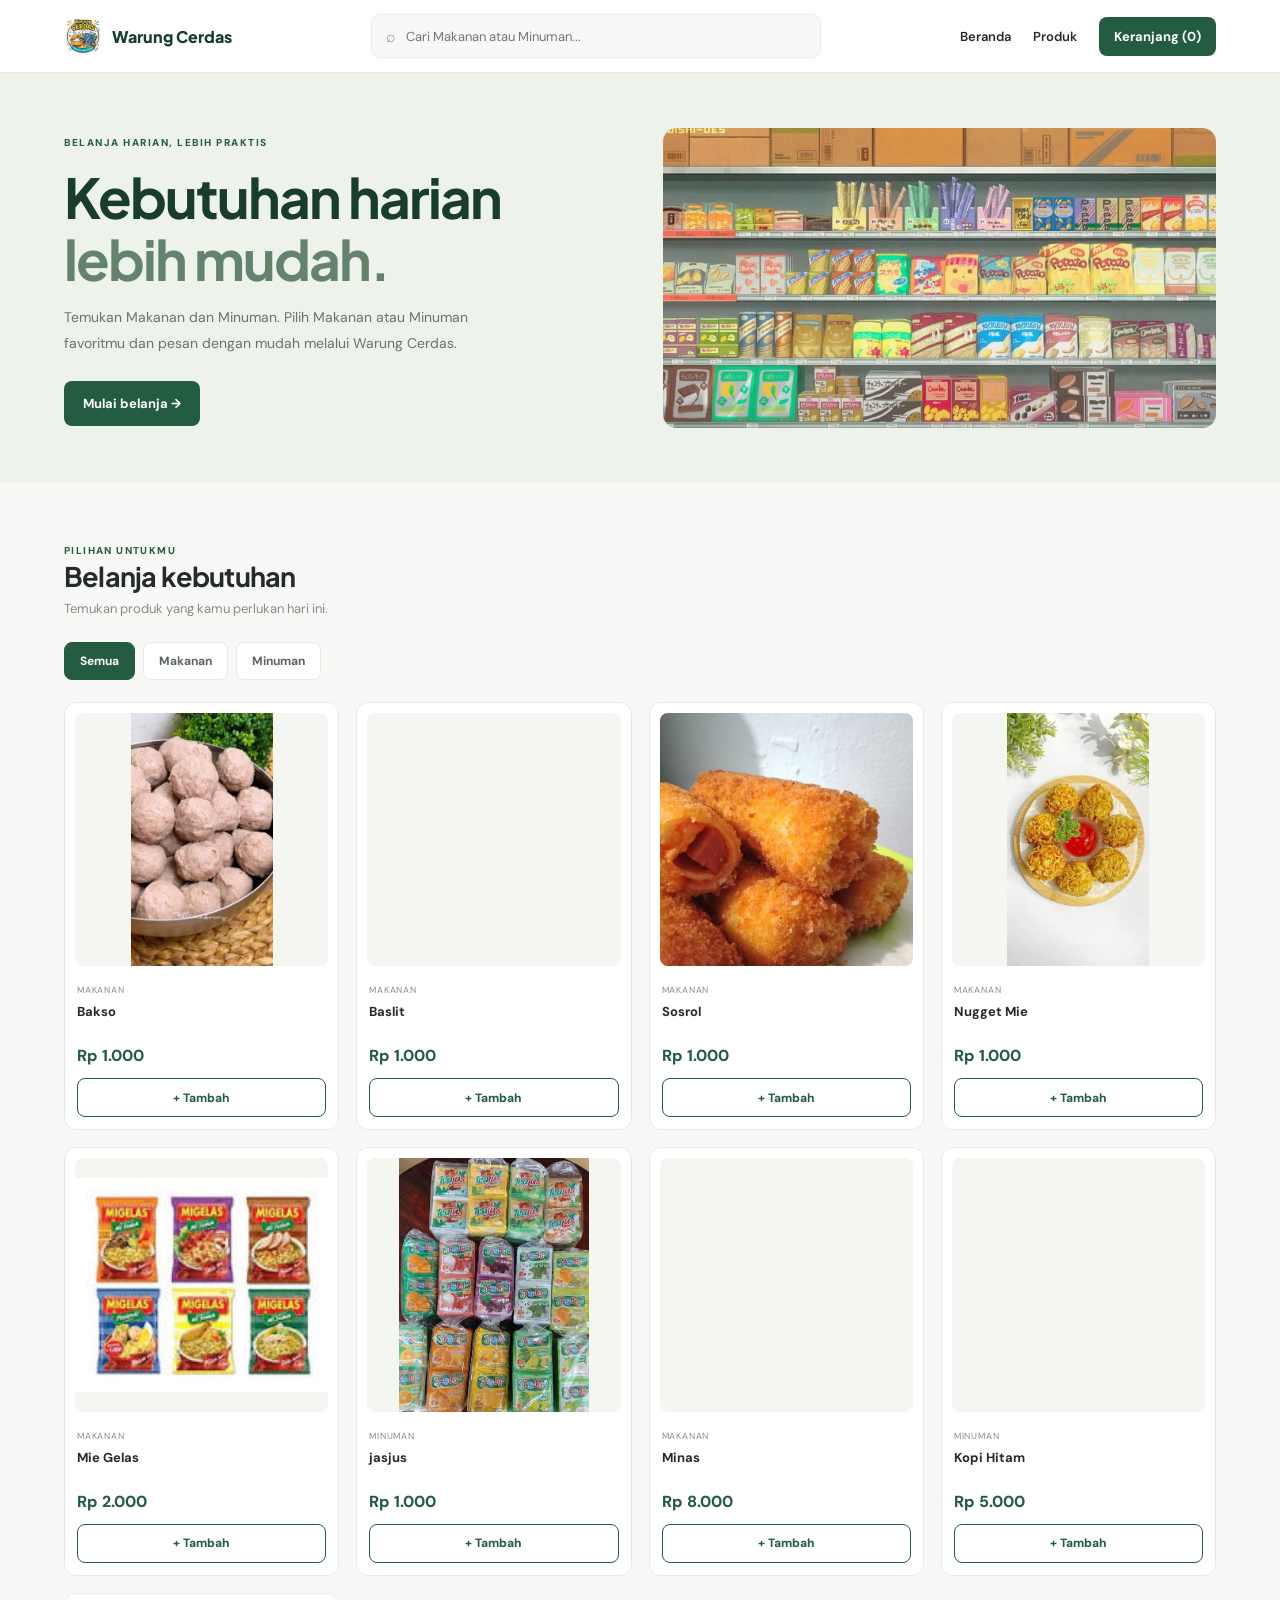
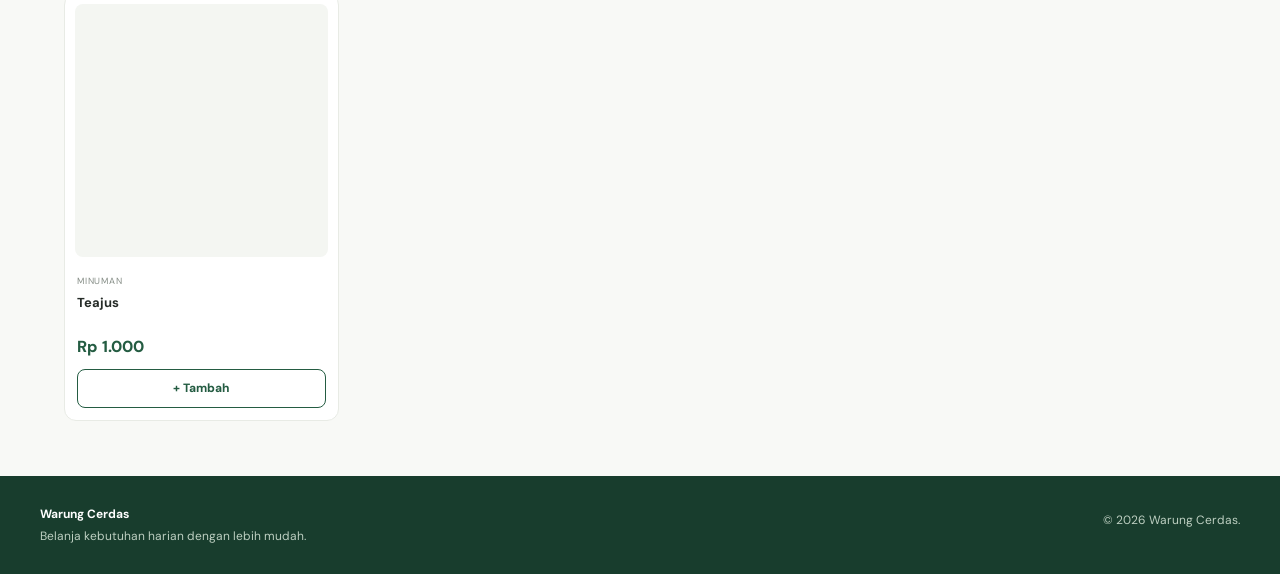
==== commit 4e08fc44: "tambahin menu tambahin menu 26 nov 2026 04.22" ====
--- a/index.html
+++ b/index.html
@@ -980,6 +980,7 @@
         price: 1000,
         category: "makanan",
         image: "images/products/bakso.jpg",
+        stock: 15
     },
     {
         id: 2,
@@ -987,6 +988,7 @@
         price: 1000,
         category: "makanan",
         image: "images/products/.jpg",
+        stock: 15
     },
     {
         id: 3,
@@ -994,6 +996,7 @@
         price: 1000,
         category: "makanan",
         image: "images/products/sosrol.jpg",
+        stock: 15
     },
     {
         id: 4,
@@ -1001,6 +1004,7 @@
         price: 1000,
         category: "makanan",
         image: "images/products/17.jpg",
+        stock: 20
         
     },
     {
@@ -1009,16 +1013,44 @@
         price: 2000,
         category: "makanan",
         image: "images/products/1.jpg",
+        stock: 20
        
     },
     {
         id: 6,
-        name: "jasjus, teajus",
+        name: "jasjus",
         price: 1000,
         category: "minuman",
         image: "images/products/19.jpg",
+        stock: 10
        
     },
+    {
+        id: 7,
+        name: "Minas",
+        price: 8000,
+        category: "makanan",
+        image: "images/products/minas.jpg",
+        stock: 12
+    },
+    {
+        id: 8,
+        name: "Kopi Hitam",
+        price: 5000,
+        category: "minuman",
+        image: "images/products/kopi hitam.jpg",
+        stock: 5
+    },
+    {
+        id: 9,
+        name: "Teajus",
+        price: 1000,
+        category: "minuman",
+        image: "images/products/teajus.jpg",
+        stock: 20
+    },
+    
+    
 ];
 
 /* ==================================
